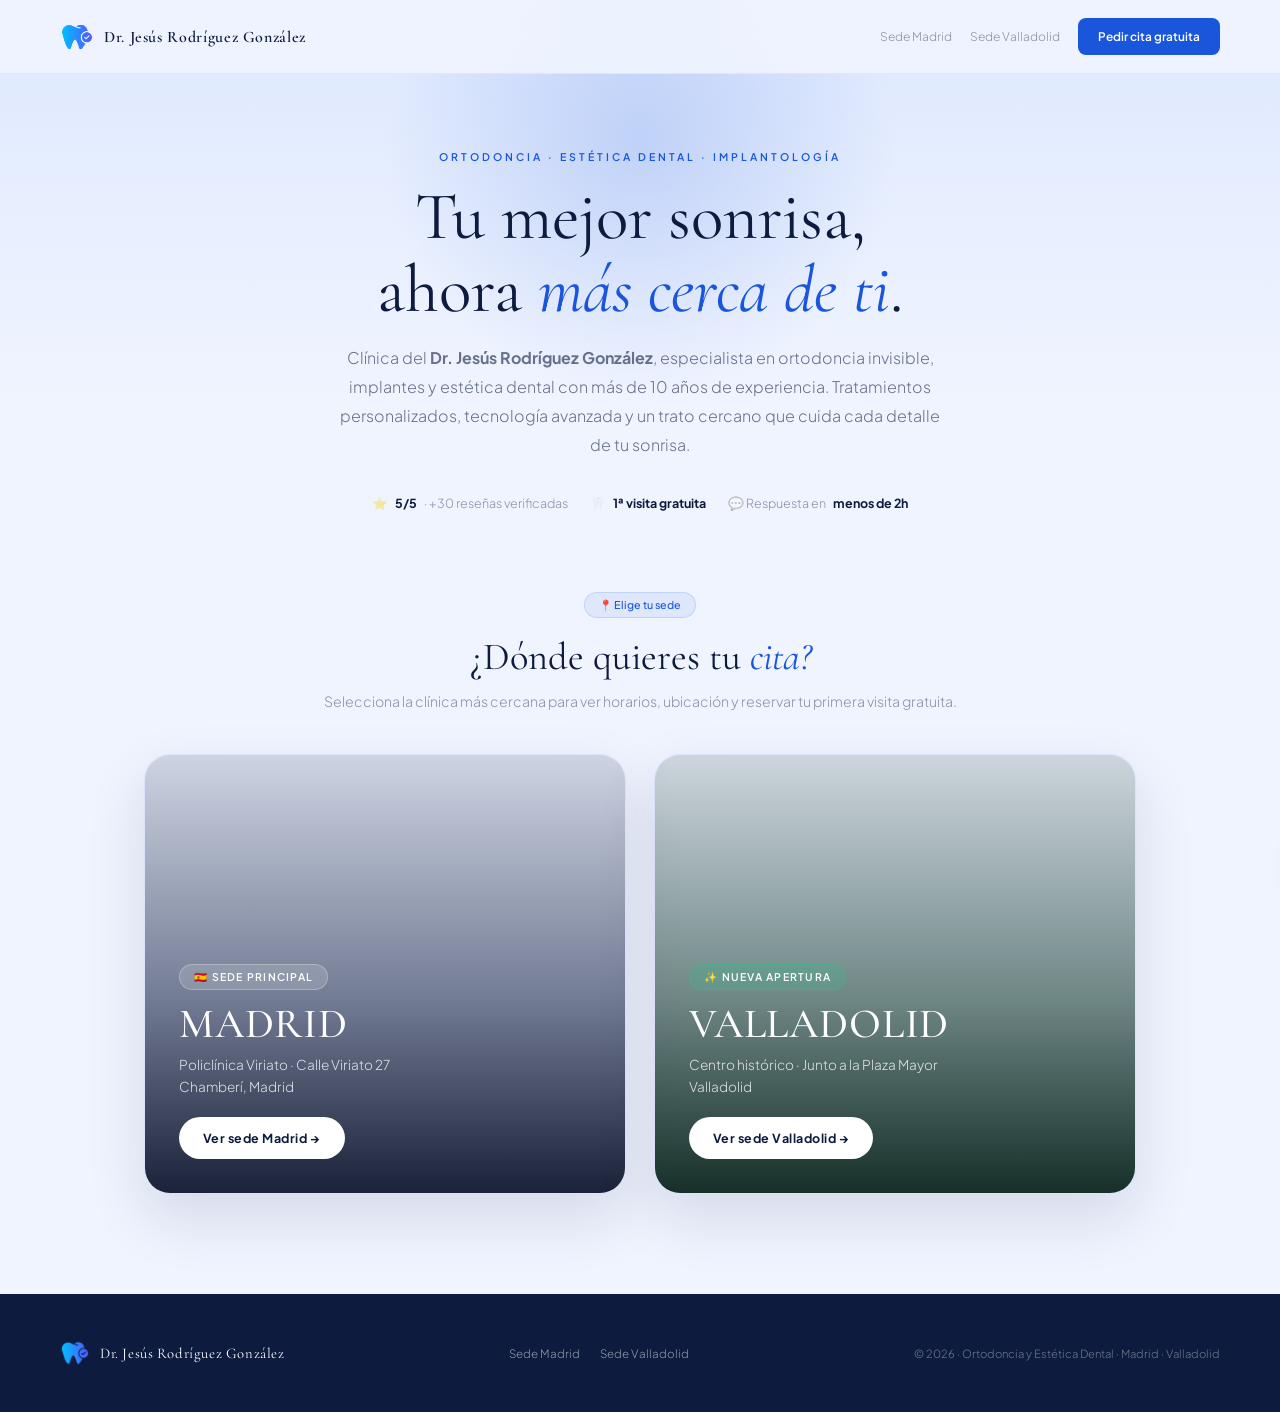
==== index.html @ cf2ecc21 "Arquitectura Landing por Sede: HOME router + sedes Madrid y Valladolid - index.html convertido en HO" ====
<!DOCTYPE html>
<html lang="es">
<head>
<meta charset="UTF-8">
<meta name="viewport" content="width=device-width, initial-scale=1.0">
<title>Dr. Jesús Rodríguez González — Ortodoncia y Estética Dental | Madrid y Valladolid</title>
<meta name="description" content="Clínica del Dr. Jesús Rodríguez González: ortodoncia invisible, implantes y estética dental con primera visita gratuita. Elige tu sede: Madrid o Valladolid.">
<meta name="keywords" content="ortodoncista, ortodoncia invisible, estética dental, implantes, clínica dental Madrid, clínica dental Valladolid, Dr. Jesús Rodríguez González">
<link rel="canonical" href="https://tuweb.com/">
<link rel="shortcut icon" href="icono.png" type="image/x-icon">
<link href="https://fonts.googleapis.com/css2?family=Cormorant+Garamond:ital,wght@0,300;0,400;0,500;0,600;1,300;1,400&family=Plus+Jakarta+Sans:wght@300;400;500;600;700&display=swap" rel="stylesheet">
<link rel="stylesheet" href="assets/styles.css">
</head>
<body>
<div id="scroll-progress"></div>

<nav>
  <a href="index.html" class="nav-logo">
    <img src="icono.png" alt="Logo Dr. Jesús Rodríguez González" class="nav-logo-icon">
    <span class="nav-logo-text">Dr. Jesús Rodríguez González</span>
  </a>
  <div class="nav-right">
    <a href="madrid/" class="nav-link">Sede Madrid</a>
    <a href="valladolid/" class="nav-link">Sede Valladolid</a>
    <a href="#sedes" class="nav-cta">Pedir cita gratuita</a>
  </div>
</nav>

<!-- ===================== HERO BIENVENIDA ===================== -->
<header class="router-hero">
  <div class="router-hero-inner">
    <div class="hero-tagline reveal">Ortodoncia · Estética dental · Implantología</div>
    <h1 class="router-title reveal reveal-delay-1">Tu mejor sonrisa,<br>ahora <em>más cerca de ti</em>.</h1>
    <p class="router-lead reveal reveal-delay-2">
      Clínica del <strong>Dr. Jesús Rodríguez González</strong>, especialista en ortodoncia invisible,
      implantes y estética dental con más de 10 años de experiencia. Tratamientos personalizados,
      tecnología avanzada y un trato cercano que cuida cada detalle de tu sonrisa.
    </p>
    <div class="router-trust reveal reveal-delay-3">
      <span>⭐ <strong>5/5</strong> · +30 reseñas verificadas</span>
      <span>🦷 <strong>1ª visita gratuita</strong></span>
      <span>💬 Respuesta en <strong>menos de 2h</strong></span>
    </div>
  </div>
</header>

<!-- ===================== SELECTOR DE SEDE ===================== -->
<main>
<section id="sedes" class="sede-prompt reveal">
  <div class="section-eyebrow" style="margin-bottom:16px;">📍 Elige tu sede</div>
  <h2>¿Dónde quieres tu <em>cita?</em></h2>
  <p>Selecciona la clínica más cercana para ver horarios, ubicación y reservar tu primera visita gratuita.</p>
</section>

<section class="sede-cards" aria-label="Selecciona tu sede">

  <!-- MADRID -->
  <a href="madrid/" class="sede-card madrid reveal reveal-delay-1" aria-label="Ir a la sede de Madrid">
    <div class="sede-card-bg" style="background-image:url('Jesus2.png');"></div>
    <div class="sede-card-overlay"></div>
    <div class="sede-card-content">
      <span class="sede-card-tag">🇪🇸 Sede principal</span>
      <div class="sede-card-city">Madrid</div>
      <p class="sede-card-addr">Policlínica Viriato · Calle Viriato 27<br>Chamberí, Madrid</p>
      <span class="sede-card-go">Ver sede Madrid →</span>
    </div>
  </a>

  <!-- VALLADOLID -->
  <a href="valladolid/" class="sede-card valladolid reveal reveal-delay-2" aria-label="Ir a la nueva sede de Valladolid">
    <div class="sede-card-bg" style="background-image:url('LandingCampana.png');"></div>
    <div class="sede-card-overlay"></div>
    <div class="sede-card-content">
      <span class="sede-card-tag">✨ Nueva apertura</span>
      <div class="sede-card-city">Valladolid</div>
      <p class="sede-card-addr">Centro histórico · Junto a la Plaza Mayor<br>Valladolid</p>
      <span class="sede-card-go">Ver sede Valladolid →</span>
    </div>
  </a>

</section>
</main>

<footer>
  <a href="index.html" class="footer-logo">
    <img src="icono.png" alt="Logo" class="footer-logo-icon">
    <span class="footer-logo-text">Dr. Jesús Rodríguez González</span>
  </a>
  <div class="footer-links">
    <a href="madrid/">Sede Madrid</a>
    <a href="valladolid/">Sede Valladolid</a>
  </div>
  <div class="footer-text">© 2026 · Ortodoncia y Estética Dental · Madrid · Valladolid</div>
</footer>

<div id="toast"></div>

<script>
  // Barra de progreso de scroll
  const progressBar = document.getElementById('scroll-progress');
  window.addEventListener('scroll', () => {
    const total = document.body.scrollHeight - window.innerHeight;
    progressBar.style.width = (window.scrollY / total * 100) + '%';
  }, { passive: true });

  // Nav encogido al hacer scroll
  const navEl = document.querySelector('nav');
  window.addEventListener('scroll', () => {
    navEl.classList.toggle('scrolled', window.scrollY > 60);
  }, { passive: true });

  // Reveal on scroll
  const obs = new IntersectionObserver(entries => {
    entries.forEach(e => { if (e.isIntersecting) { e.target.classList.add('visible'); obs.unobserve(e.target); } });
  }, { threshold: 0.12 });
  document.querySelectorAll('.reveal').forEach(r => obs.observe(r));
</script>
</body>
</html>
---- assets/styles.css ----
/* =================================================================
   Dr. Jesús Rodríguez González — Sistema de diseño compartido
   Arquitectura "Landing por Sede" (Madrid · Valladolid)
   Una única fuente de estilos para HOME + ambas sedes.
   ================================================================= */

*, *::before, *::after { margin: 0; padding: 0; box-sizing: border-box; }

:root {
  --blue: #1a56db;
  --blue-light: #3b82f6;
  --blue-soft: rgba(26,86,219,0.1);
  --bg: #f0f4ff;
  --bg2: #e8eeff;
  --dark: #0d1b3e;
  --text: #0d1b3e;
  --text-muted: rgba(13,27,62,0.45);
  --text-light: rgba(13,27,62,0.6);
  --white: #ffffff;
  /* Acento secundario para diferenciar la sede de Valladolid */
  --green: #0e9f6e;
  --green-light: #31c48d;
}

html { scroll-behavior: smooth; }
body {
  background: var(--bg);
  color: var(--text);
  font-family: 'Plus Jakarta Sans', sans-serif;
  font-weight: 300;
  overflow-x: hidden;
}

/* Acento por sede: añadir class="sede-valladolid" al <body> */
body.sede-valladolid {
  --blue: #0e9f6e;
  --blue-light: #31c48d;
  --blue-soft: rgba(14,159,110,0.1);
}

a { color: inherit; }

/* =================== NAV =================== */
nav {
  position: fixed; top: 0; left: 0; right: 0; z-index: 100;
  padding: 18px 60px;
  display: flex; justify-content: space-between; align-items: center;
  background: rgba(240,244,255,0.94);
  backdrop-filter: blur(20px);
  border-bottom: 1px solid rgba(26,86,219,0.08);
  transition: padding 0.35s ease, box-shadow 0.35s ease;
}
nav.scrolled { padding: 10px 60px; box-shadow: 0 6px 28px rgba(26,86,219,0.13); }
.nav-logo { display: flex; align-items: center; gap: 10px; text-decoration: none; }
.nav-logo-icon { width: 34px; height: 34px; object-fit: contain; }
.nav-logo-text {
  font-family: 'Cormorant Garamond', serif;
  font-size: 1rem; font-weight: 600; color: var(--dark); letter-spacing: 0.04em;
}
.nav-sede-badge {
  display: inline-flex; align-items: center; gap: 7px;
  background: var(--blue-soft); border: 1px solid rgba(26,86,219,0.18);
  color: var(--blue); padding: 6px 14px; border-radius: 50px;
  font-size: 0.72rem; font-weight: 600; letter-spacing: 0.04em;
}
.nav-right { display: flex; align-items: center; gap: 18px; }
.nav-link { font-size: 0.75rem; color: var(--text-muted); text-decoration: none; transition: color 0.3s; }
.nav-link:hover { color: var(--blue); }
.nav-cta {
  display: inline-flex; align-items: center; justify-content: center;
  background: var(--blue); color: white;
  padding: 11px 20px; font-size: 0.74rem; font-weight: 600;
  text-decoration: none; border: none; border-radius: 8px;
  transition: all 0.3s ease; cursor: pointer;
}
.nav-cta:hover { background: var(--blue-light); box-shadow: 0 4px 14px rgba(26,86,219,0.25); transform: translateY(-1px); }

/* =================== HERO BASE =================== */
.hero {
  position: relative; width: 100%; min-height: 92vh;
  overflow: hidden; display: flex; align-items: center;
  background: linear-gradient(180deg, rgba(59,130,246,0.08) 0%, rgba(255,255,255,0.96) 100%);
  padding: 120px 0 60px;
}
.hero-photo {
  position: absolute; inset: 0;
  background-position: center 25%; background-size: cover; background-repeat: no-repeat;
  filter: brightness(1) saturate(1.4);
  pointer-events: none; z-index: 0; will-change: transform;
}
.hero-overlay {
  position: absolute; inset: 0;
  background: radial-gradient(circle at top right, rgba(59,130,246,0.22), transparent 100%),
              linear-gradient(90deg, rgba(255,255,255,0.96) 30%, rgba(255,255,255,0.9) 50%, transparent 100%);
  z-index: 1;
}
.hero-inner {
  position: relative; z-index: 2; width: 100%; max-width: 1280px; margin: 0 auto;
  display: flex; justify-content: flex-start; padding: 0 60px;
}
.hero-text-panel { width: 52%; display: flex; flex-direction: column; justify-content: center; }
.hero-tagline { font-size: 0.66rem; font-weight: 600; letter-spacing: 3px; text-transform: uppercase; color: var(--blue); margin-bottom: 18px; }
.hero-title { font-family: 'Cormorant Garamond', serif; font-size: clamp(2.4rem, 6vw, 4.4rem); font-weight: 400; line-height: 1.05; color: var(--dark); text-transform: uppercase; margin-bottom: 16px; }
.hero-title em { font-style: italic; color: var(--blue); }
.hero-lead { font-size: 0.95rem; line-height: 1.8; color: var(--text-light); max-width: 480px; margin-bottom: 28px; }
.hero-pill {
  display: inline-flex; align-items: center; gap: 10px;
  background: rgba(255,255,255,0.95); border: 1px solid rgba(13,27,62,0.08);
  color: #000; font-size: 0.68rem; font-weight: 600; letter-spacing: 1px;
  text-transform: uppercase; padding: 11px 20px; border-radius: 50px;
  margin-bottom: 30px; width: fit-content;
}
.hero-pill-dot { width: 7px; height: 7px; background: #4ade80; border-radius: 50%; flex-shrink: 0; animation: heroPulse 1.8s infinite; }
@keyframes heroPulse { 0%,100%{opacity:1} 50%{opacity:.2} }
.hero-cta {
  display: inline-block; background: var(--blue); color: white;
  font-size: 0.9rem; font-weight: 700; letter-spacing: 1px; text-transform: uppercase;
  text-decoration: none; padding: 18px 42px; border-radius: 60px; width: fit-content;
  border: none; cursor: pointer; transition: all 0.3s ease;
  box-shadow: 0 10px 25px rgba(26,86,219,0.4); animation: ctaPulse 2.4s infinite;
}
.hero-cta:hover { background: var(--blue-light); transform: translateY(-3px); box-shadow: 0 15px 35px rgba(26,86,219,0.6); }
@keyframes ctaPulse { 0%{box-shadow:0 0 0 0 rgba(26,86,219,0.4);} 70%{box-shadow:0 0 0 14px rgba(26,86,219,0);} 100%{box-shadow:0 0 0 0 rgba(26,86,219,0);} }
.hero-cta-note { margin-top: 14px; font-size: 0.68rem; color: var(--text-muted); }
.hero-location {
  position: absolute; top: 100px; right: 40px; z-index: 10;
  display: flex; align-items: center; gap: 8px;
  background: rgba(255,255,255,0.9); border: 1px solid rgba(13,27,62,0.1);
  border-radius: 50px; padding: 6px 14px 6px 8px; backdrop-filter: blur(6px);
  font-size: 0.68rem; font-weight: 700; color: var(--dark); letter-spacing: 1px; text-transform: uppercase;
}

/* =================== STATS BANNER =================== */
.stats-banner { background: var(--blue); padding: 30px 60px; display: flex; justify-content: center; overflow: hidden; position: relative; }
.stats-banner::before { content: ''; position: absolute; inset: 0; background: linear-gradient(135deg, rgba(124,58,237,0.2) 0%, transparent 60%); pointer-events: none; }
.stat-item { display: flex; flex-direction: column; align-items: center; padding: 0 52px; position: relative; }
.stat-item:not(:last-child)::after { content: ''; position: absolute; right: 0; top: 50%; transform: translateY(-50%); width: 1px; height: 44px; background: rgba(255,255,255,0.18); }
.stat-num { font-family: 'Cormorant Garamond', serif; font-size: 3rem; font-weight: 600; color: white; line-height: 1; }
.stat-label { font-size: 0.63rem; font-weight: 500; color: rgba(255,255,255,0.6); text-transform: uppercase; letter-spacing: 1.5px; margin-top: 5px; text-align: center; }

/* =================== SECTION HELPERS =================== */
.section { padding: 110px 60px; max-width: 1200px; margin: 0 auto; }
.section-eyebrow { display: inline-flex; align-items: center; gap: 8px; background: rgba(26,86,219,0.08); border: 1px solid rgba(26,86,219,0.15); color: var(--blue); padding: 5px 14px; border-radius: 100px; font-size: 0.67rem; font-weight: 500; margin-bottom: 20px; }
.section-title { font-family: 'Cormorant Garamond', serif; font-size: clamp(2rem, 3.5vw, 3.2rem); font-weight: 400; line-height: 1.1; color: var(--dark); margin-bottom: 14px; }
.section-title em { font-style: italic; color: var(--blue); }
.section-desc { font-size: 0.85rem; line-height: 1.8; color: var(--text-muted); max-width: 520px; }

/* =================== ABOUT =================== */
.about { padding: 90px 60px; max-width: 1200px; margin: 0 auto; display: grid; grid-template-columns: 1fr 1fr; gap: 40px; align-items: center; }
.about-card { background: white; border-radius: 28px; border: 1px solid rgba(26,86,219,0.08); padding: 32px; box-shadow: 0 24px 48px rgba(26,86,219,0.08); display: grid; gap: 20px; }
.about-card img { width: 100%; border-radius: 24px; object-fit: cover; min-height: 420px; }
.about-text { font-size: 0.92rem; line-height: 1.8; color: var(--text-muted); }
.about-list { display: grid; gap: 12px; font-size: 0.88rem; color: var(--text-muted); }
.about-list span { display: inline-flex; align-items: center; gap: 10px; }
.about-list span::before { content: '•'; color: var(--blue); }

/* =================== FEATURES / SERVICES =================== */
.features-header { display: grid; grid-template-columns: 1fr 1fr; gap: 80px; align-items: end; margin-bottom: 50px; }
.features-grid { display: grid; grid-template-columns: repeat(3,1fr); gap: 18px; }
.feature-card { background: white; border-radius: 16px; padding: 32px 28px; border: 1px solid rgba(26,86,219,0.07); transition: all 0.3s; position: relative; overflow: hidden; }
.feature-card::before { content: ''; position: absolute; inset: 0; background: linear-gradient(135deg, rgba(26,86,219,0.04) 0%, transparent 60%); opacity: 0; transition: opacity 0.3s; pointer-events: none; }
.feature-card:hover { transform: translateY(-4px); box-shadow: 0 20px 48px rgba(26,86,219,0.1); border-color: rgba(26,86,219,0.18); }
.feature-card:hover::before { opacity: 1; }
.feature-num { font-family: 'Cormorant Garamond', serif; font-size: 3rem; font-weight: 300; color: var(--blue-soft); line-height: 1; margin-bottom: 12px; }
.feature-icon-wrap { width: 42px; height: 42px; background: rgba(26,86,219,0.08); border-radius: 10px; display: flex; align-items: center; justify-content: center; font-size: 1.1rem; margin-bottom: 14px; }
.feature-title { font-size: 0.95rem; font-weight: 600; color: var(--dark); margin-bottom: 10px; }
.feature-text { font-size: 0.78rem; line-height: 1.8; color: var(--text-muted); }

/* =================== TESTIMONIALS =================== */
.testimonials-grid { display: grid; grid-template-columns: repeat(3, minmax(0, 1fr)); gap: 18px; margin-top: 44px; }
.testimonial-card { background: white; border-radius: 20px; border: 1px solid rgba(26,86,219,0.08); padding: 28px; display: flex; gap: 18px; box-shadow: 0 18px 40px rgba(26,86,219,0.08); transition: transform 0.3s, box-shadow 0.3s; }
.testimonial-card:hover { transform: translateY(-3px); box-shadow: 0 24px 54px rgba(26,86,219,0.12); }
.testimonial-body { display: flex; flex-direction: column; gap: 14px; }
.testimonial-text { font-size: 0.88rem; line-height: 1.8; color: var(--text-muted); }
.testimonial-meta { display: flex; align-items: center; justify-content: space-between; gap: 12px; font-size: 0.9rem; font-weight: 600; color: var(--dark); }
.testimonial-stars { color: #f59e0b; font-size: 0.95rem; }

/* =================== CONTACTO + MAPA =================== */
.contact-section { background: var(--bg2); padding: 100px 60px; }
.contact-container { max-width: 1200px; margin: 0 auto; display: grid; grid-template-columns: 0.9fr 1.1fr; gap: 40px; align-items: stretch; }
.contact-info { display: flex; flex-direction: column; gap: 18px; }
.contact-card { background: white; border: 1px solid rgba(26,86,219,0.08); border-radius: 16px; padding: 26px 28px; display: flex; gap: 18px; align-items: flex-start; box-shadow: 0 10px 30px rgba(26,86,219,0.06); transition: transform 0.3s, box-shadow 0.3s; }
.contact-card:hover { transform: translateY(-2px); box-shadow: 0 16px 38px rgba(26,86,219,0.1); }
.contact-icon { width: 46px; height: 46px; flex-shrink: 0; background: var(--blue-soft); color: var(--blue); border-radius: 12px; display: flex; align-items: center; justify-content: center; font-size: 1.3rem; }
.contact-card-title { font-size: 0.7rem; font-weight: 600; text-transform: uppercase; letter-spacing: 0.1em; color: var(--text-muted); margin-bottom: 6px; }
.contact-card-value { font-size: 0.95rem; font-weight: 500; color: var(--dark); line-height: 1.6; }
.contact-card-value a { color: var(--blue); text-decoration: none; font-weight: 600; }
.contact-card-value a:hover { text-decoration: underline; }
.contact-map { border-radius: 20px; overflow: hidden; min-height: 380px; border: 1px solid rgba(26,86,219,0.1); box-shadow: 0 18px 44px rgba(26,86,219,0.12); background: white; }
.contact-map iframe { width: 100%; height: 100%; min-height: 380px; border: 0; display: block; }
/* Marcador de posición visual cuando aún no hay iframe real */
.map-placeholder { width: 100%; height: 100%; min-height: 380px; display: flex; flex-direction: column; align-items: center; justify-content: center; gap: 12px; background:
  repeating-linear-gradient(45deg, rgba(26,86,219,0.04), rgba(26,86,219,0.04) 14px, rgba(26,86,219,0.08) 14px, rgba(26,86,219,0.08) 28px); color: var(--blue); text-align: center; padding: 30px; }
.map-placeholder strong { font-size: 1rem; }
.map-placeholder span { font-size: 0.78rem; color: var(--text-muted); max-width: 320px; line-height: 1.6; }

/* =================== FORM =================== */
.form-section { padding: 110px 60px; max-width: 620px; margin: 0 auto; text-align: center; }
.form-wrap { background: white; border-radius: 20px; padding: 44px; margin-top: 40px; box-shadow: 0 20px 60px rgba(26,86,219,0.1); border: 1px solid rgba(26,86,219,0.07); text-align: left; }
.form-trust { display: flex; flex-wrap: wrap; justify-content: center; gap: 18px; margin-bottom: 6px; font-size: 0.72rem; color: var(--text-muted); }
.form-trust span { display: inline-flex; align-items: center; gap: 6px; }
.form-group { margin-bottom: 14px; }
.form-label { display: block; font-size: 0.72rem; font-weight: 500; color: var(--dark); margin-bottom: 7px; }
.form-input, .form-select { width: 100%; background: var(--bg); border: 1.5px solid rgba(26,86,219,0.1); color: var(--text); padding: 13px 16px; border-radius: 8px; font-family: 'Plus Jakarta Sans', sans-serif; font-size: 0.85rem; font-weight: 300; outline: none; transition: border-color 0.3s, box-shadow 0.3s; }
.form-input::placeholder { color: rgba(13,27,62,0.22); }
.form-input:focus, .form-select:focus { border-color: var(--blue); box-shadow: 0 0 0 3px var(--blue-soft); }
.form-select { appearance: none; cursor: pointer; }
.form-row { display: grid; grid-template-columns: 1fr 1fr; gap: 14px; }
.btn-submit { width: 100%; background: var(--blue); color: white; border: none; padding: 16px; border-radius: 8px; font-family: 'Plus Jakarta Sans', sans-serif; font-size: 0.85rem; font-weight: 600; cursor: pointer; transition: all 0.3s; margin-top: 6px; box-shadow: 0 8px 24px rgba(26,86,219,0.28); }
.btn-submit:hover { background: var(--blue-light); transform: translateY(-1px); box-shadow: 0 12px 32px rgba(26,86,219,0.38); }
.btn-submit:disabled { opacity: 0.7; cursor: not-allowed; transform: none; }
.form-note { font-size: 0.68rem; color: var(--text-muted); margin-top: 14px; text-align: center; line-height: 1.6; }
.form-success { display: none; text-align: center; padding: 40px 20px; }
.form-success-icon { font-size: 3rem; margin-bottom: 16px; }
.form-success-title { font-family: 'Cormorant Garamond', serif; font-size: 1.8rem; color: var(--dark); margin-bottom: 10px; }
.form-success-text { font-size: 0.85rem; color: var(--text-muted); line-height: 1.7; }
.form-error-msg { display: none; background: #fef2f2; border: 1px solid #fecaca; color: #dc2626; padding: 12px 16px; border-radius: 8px; font-size: 0.78rem; margin-bottom: 14px; }

/* =================== FOOTER =================== */
footer { background: var(--dark); padding: 44px 60px; display: flex; justify-content: space-between; align-items: center; flex-wrap: wrap; gap: 16px; }
.footer-logo { display: flex; align-items: center; gap: 10px; color: white; text-decoration: none; }
.footer-logo-icon { width: 30px; height: 30px; object-fit: contain; }
.footer-logo-text { font-family: 'Cormorant Garamond', serif; font-size: 0.92rem; font-weight: 400; letter-spacing: 0.04em; }
.footer-text { font-size: 0.7rem; color: rgba(255,255,255,0.4); }
.footer-links { display: flex; gap: 20px; }
.footer-links a { font-size: 0.72rem; color: rgba(255,255,255,0.55); text-decoration: none; transition: color 0.3s; }
.footer-links a:hover { color: white; }

/* =================== REVEAL ANIMATIONS =================== */
.reveal { opacity: 0; transform: translateY(28px); transition: opacity 0.7s ease, transform 0.7s ease; }
.reveal.visible { opacity: 1; transform: translateY(0); }
.reveal-delay-1 { transition-delay: 0.1s; }
.reveal-delay-2 { transition-delay: 0.2s; }
.reveal-delay-3 { transition-delay: 0.3s; }

#scroll-progress { position: fixed; top: 0; left: 0; height: 3px; background: linear-gradient(90deg, var(--blue), #7c3aed); z-index: 9999; width: 0%; transition: width 0.08s linear; pointer-events: none; border-radius: 0 3px 3px 0; }

/* =================== HOME / ROUTER (selector de sede) =================== */
.router-hero { position: relative; padding: 150px 24px 70px; text-align: center; overflow: hidden; background: linear-gradient(180deg, rgba(59,130,246,0.1) 0%, var(--bg) 70%); }
.router-hero::before { content: ''; position: absolute; top: -120px; left: 50%; transform: translateX(-50%); width: 520px; height: 520px; background: radial-gradient(circle, rgba(26,86,219,0.18), transparent 70%); pointer-events: none; }
.router-hero-inner { position: relative; max-width: 760px; margin: 0 auto; z-index: 1; }
.router-title { font-family: 'Cormorant Garamond', serif; font-size: clamp(2.4rem, 6vw, 4.2rem); font-weight: 400; line-height: 1.08; color: var(--dark); margin-bottom: 18px; }
.router-title em { font-style: italic; color: var(--blue); }
.router-lead { font-size: 1rem; line-height: 1.8; color: var(--text-light); max-width: 600px; margin: 0 auto 10px; }
.router-trust { display: inline-flex; flex-wrap: wrap; justify-content: center; gap: 10px 22px; margin-top: 26px; font-size: 0.78rem; color: var(--text-muted); }
.router-trust span { display: inline-flex; align-items: center; gap: 7px; }
.router-trust strong { color: var(--dark); }

.sede-prompt { text-align: center; max-width: 700px; margin: 0 auto; padding: 10px 24px 0; }
.sede-prompt h2 { font-family: 'Cormorant Garamond', serif; font-size: clamp(1.6rem, 3vw, 2.4rem); font-weight: 400; color: var(--dark); margin-bottom: 10px; }
.sede-prompt h2 em { font-style: italic; color: var(--blue); }
.sede-prompt p { font-size: 0.88rem; color: var(--text-muted); line-height: 1.7; }

.sede-cards { display: grid; grid-template-columns: 1fr 1fr; gap: 28px; max-width: 1040px; margin: 40px auto 0; padding: 0 24px 100px; }
.sede-card {
  position: relative; display: flex; flex-direction: column; justify-content: flex-end;
  min-height: 440px; border-radius: 26px; overflow: hidden; text-decoration: none;
  border: 1px solid rgba(26,86,219,0.1); box-shadow: 0 24px 60px rgba(13,27,62,0.12);
  transition: transform 0.45s cubic-bezier(0.22,1,0.36,1), box-shadow 0.45s ease;
}
.sede-card:hover { transform: translateY(-8px); box-shadow: 0 40px 80px rgba(13,27,62,0.22); }
.sede-card-bg { position: absolute; inset: 0; background-size: cover; background-position: center; transition: transform 0.7s cubic-bezier(0.22,1,0.36,1); z-index: 0; }
.sede-card:hover .sede-card-bg { transform: scale(1.06); }
.sede-card-overlay { position: absolute; inset: 0; z-index: 1; }
.sede-card.madrid .sede-card-overlay { background: linear-gradient(180deg, rgba(13,27,62,0.15) 0%, rgba(13,27,62,0.55) 55%, rgba(8,16,40,0.92) 100%); }
.sede-card.valladolid .sede-card-overlay { background: linear-gradient(180deg, rgba(6,38,28,0.15) 0%, rgba(6,46,34,0.55) 55%, rgba(4,30,22,0.92) 100%); }
.sede-card-content { position: relative; z-index: 2; padding: 34px; color: white; }
.sede-card-tag { display: inline-flex; align-items: center; gap: 7px; background: rgba(255,255,255,0.16); backdrop-filter: blur(6px); border: 1px solid rgba(255,255,255,0.25); padding: 5px 14px; border-radius: 50px; font-size: 0.66rem; font-weight: 600; letter-spacing: 0.12em; text-transform: uppercase; margin-bottom: 14px; }
.sede-card.valladolid .sede-card-tag { background: rgba(49,196,141,0.22); border-color: rgba(49,196,141,0.4); }
.sede-card-city { font-family: 'Cormorant Garamond', serif; font-size: 2.6rem; font-weight: 500; line-height: 1; margin-bottom: 8px; text-transform: uppercase; letter-spacing: 0.02em; }
.sede-card-addr { font-size: 0.85rem; color: rgba(255,255,255,0.82); line-height: 1.6; margin-bottom: 20px; }
.sede-card-go { display: inline-flex; align-items: center; gap: 10px; background: white; color: var(--dark); padding: 13px 24px; border-radius: 50px; font-size: 0.78rem; font-weight: 700; letter-spacing: 0.04em; transition: gap 0.3s ease, background 0.3s ease; }
.sede-card:hover .sede-card-go { gap: 16px; }
.sede-card.madrid .sede-card-go:hover { background: #1a56db; color: white; }
.sede-card.valladolid .sede-card-go:hover { background: #0e9f6e; color: white; }

/* =================== TOAST =================== */
#toast { position: fixed; bottom: 28px; right: 28px; background: #0d1b3e; color: #fff; padding: 13px 20px; border-radius: 12px; font-size: 0.75rem; font-weight: 500; z-index: 9997; transform: translateX(calc(100% + 50px)); transition: transform 0.45s cubic-bezier(0.34,1.56,0.64,1); box-shadow: 0 8px 30px rgba(0,0,0,0.35); max-width: 280px; line-height: 1.5; }
#toast.show { transform: translateX(0); }

/* =================== RESPONSIVE =================== */
@media (max-width: 860px) {
  nav { padding: 14px 20px; }
  nav.scrolled { padding: 12px 20px; }
  .nav-logo-text { display: none; }
  .nav-link { display: none; }
  .nav-right { gap: 10px; }
  .nav-cta { padding: 9px 16px; font-size: 0.72rem; }

  .hero { min-height: auto; padding: 130px 0 50px; }
  .hero-overlay { background: linear-gradient(180deg, rgba(240,244,255,0.94) 0%, rgba(240,244,255,0.86) 100%); }
  .hero-inner { padding: 0 20px; }
  .hero-text-panel { width: 100%; }
  .hero-location { display: none; }
  .hero-cta { width: 100%; text-align: center; padding: 16px 28px; }

  .stats-banner { padding: 22px 12px; flex-wrap: wrap; }
  .stat-item { padding: 14px 10px; width: 50%; }
  .stat-item::after { display: none; }
  .stat-num { font-size: 2.2rem; }

  .section { padding: 64px 20px; }
  .about { grid-template-columns: 1fr; padding: 50px 20px; }
  .about-card img { min-height: 280px; }
  .features-header { grid-template-columns: 1fr; gap: 18px; margin-bottom: 30px; }
  .features-grid { grid-template-columns: 1fr; }
  .testimonials-grid { grid-template-columns: 1fr; }

  .contact-section { padding: 60px 20px; }
  .contact-container { grid-template-columns: 1fr; }
  .contact-map, .contact-map iframe, .map-placeholder { min-height: 300px; }

  .form-section { padding: 60px 20px; }
  .form-wrap { padding: 26px 20px; }
  .form-row { grid-template-columns: 1fr; }

  footer { padding: 32px 20px; flex-direction: column; text-align: center; }

  .sede-cards { grid-template-columns: 1fr; gap: 20px; padding: 0 20px 70px; }
  .sede-card { min-height: 360px; }
  .router-hero { padding: 120px 20px 50px; }
}
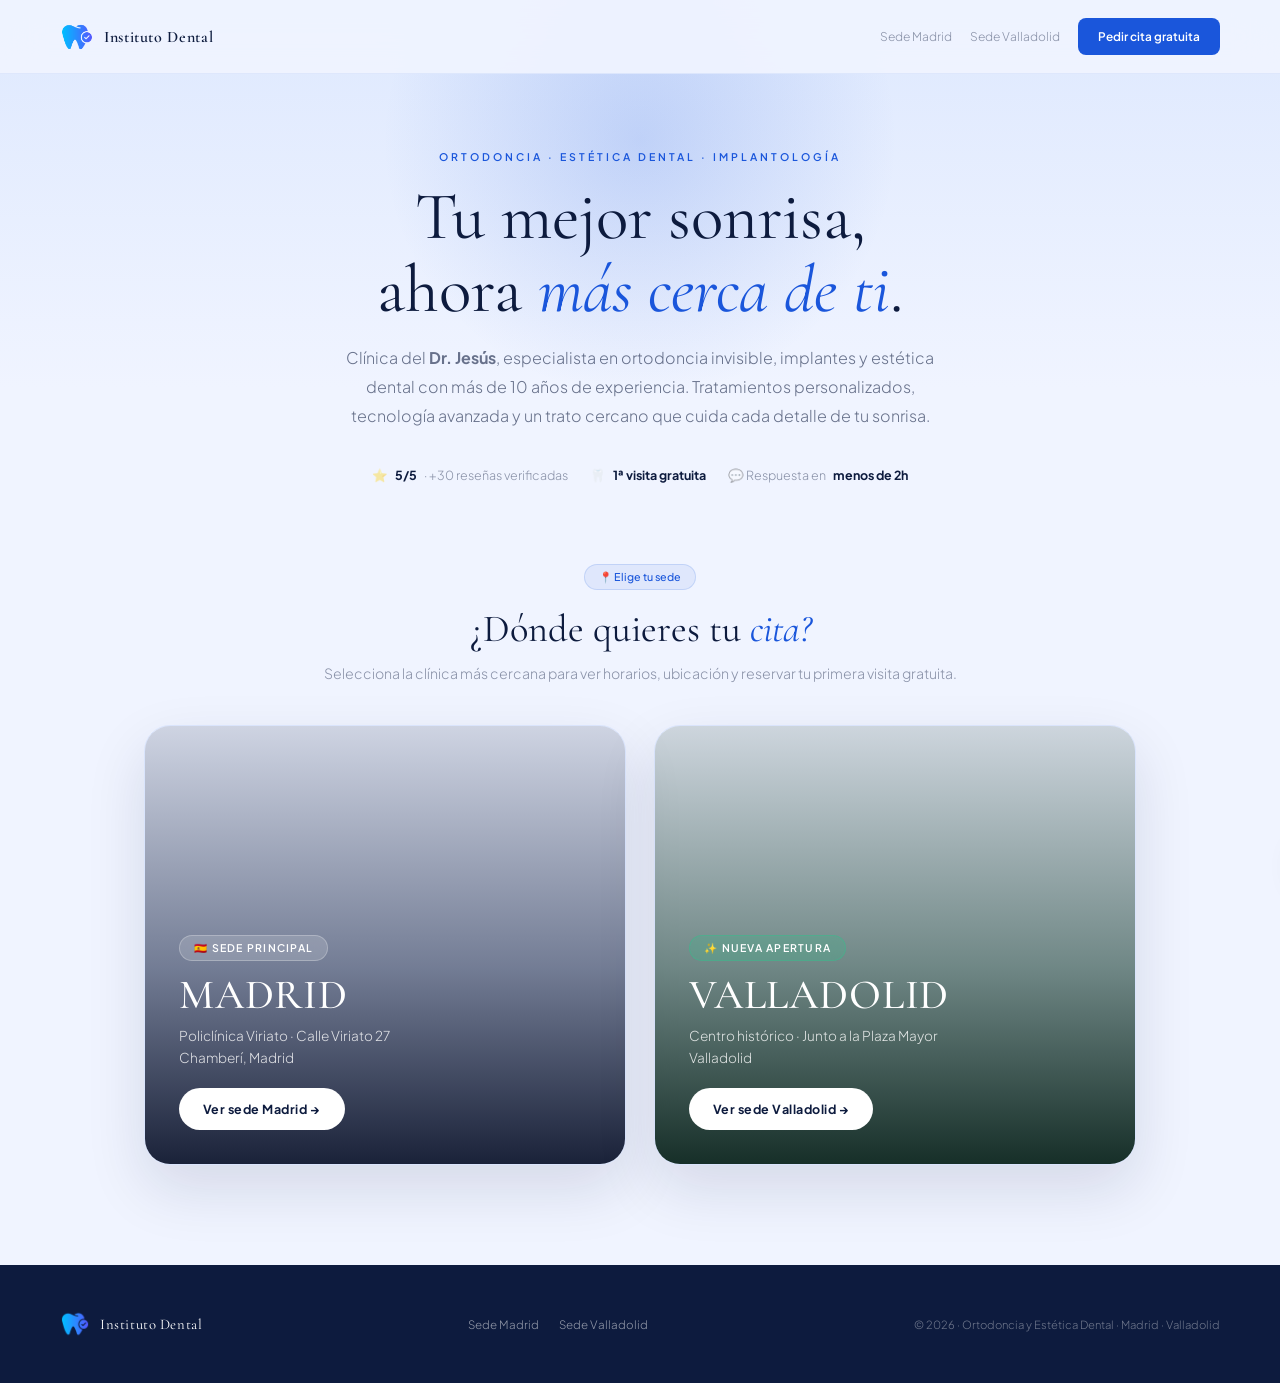
==== commit 1b71c2b7: "Datos reales de Jesus: marca Instituto Dental, Valladolid (Embajadores 42) y precios - Marca 'Instit" ====
--- a/index.html
+++ b/index.html
@@ -3,21 +3,60 @@
 <head>
 <meta charset="UTF-8">
 <meta name="viewport" content="width=device-width, initial-scale=1.0">
-<title>Dr. Jesús Rodríguez González — Ortodoncia y Estética Dental | Madrid y Valladolid</title>
-<meta name="description" content="Clínica del Dr. Jesús Rodríguez González: ortodoncia invisible, implantes y estética dental con primera visita gratuita. Elige tu sede: Madrid o Valladolid.">
-<meta name="keywords" content="ortodoncista, ortodoncia invisible, estética dental, implantes, clínica dental Madrid, clínica dental Valladolid, Dr. Jesús Rodríguez González">
-<link rel="canonical" href="https://tuweb.com/">
+<title>Instituto Dental | Ortodoncia y Estética Dental en Madrid y Valladolid</title>
+<meta name="description" content="Ortodoncia invisible, implantes y estética dental con el Dr. Jesús. Primera visita gratuita y ortodoncia desde 1.000€. Elige tu clínica: Madrid (Chamberí) o Valladolid (Plaza Mayor).">
+<meta name="keywords" content="ortodoncista, ortodoncia invisible, estética dental, implantes dentales, clínica dental Madrid, clínica dental Valladolid, dentista Chamberí, dentista Plaza Mayor, Dr. Jesús">
+<meta name="robots" content="index, follow">
+<meta name="author" content="Instituto Dental">
+<link rel="canonical" href="https://institutodentalvalladolid.com/">
+<!-- Open Graph / Redes sociales -->
+<meta property="og:type" content="website">
+<meta property="og:locale" content="es_ES">
+<meta property="og:site_name" content="Instituto Dental">
+<meta property="og:title" content="Ortodoncia y estética dental en Madrid y Valladolid">
+<meta property="og:description" content="Primera visita gratuita y ortodoncia desde 1.000€. Elige tu clínica: Madrid o Valladolid.">
+<meta property="og:url" content="https://institutodentalvalladolid.com/">
+<meta property="og:image" content="https://institutodentalvalladolid.com/Jesus.png">
+<meta name="twitter:card" content="summary_large_image">
 <link rel="shortcut icon" href="icono.png" type="image/x-icon">
 <link href="https://fonts.googleapis.com/css2?family=Cormorant+Garamond:ital,wght@0,300;0,400;0,500;0,600;1,300;1,400&family=Plus+Jakarta+Sans:wght@300;400;500;600;700&display=swap" rel="stylesheet">
 <link rel="stylesheet" href="assets/styles.css">
+<!-- SEO: organización con sus dos sedes -->
+<script type="application/ld+json">
+{
+  "@context": "https://schema.org",
+  "@type": "MedicalOrganization",
+  "name": "Instituto Dental — Ortodoncia y Estética Dental",
+  "url": "https://institutodentalvalladolid.com/",
+  "logo": "https://institutodentalvalladolid.com/icono.png",
+  "image": "https://institutodentalvalladolid.com/Jesus.png",
+  "medicalSpecialty": "Dentistry",
+  "department": [
+    {
+      "@type": "Dentist",
+      "name": "Sede Madrid",
+      "url": "https://institutodentalvalladolid.com/madrid",
+      "telephone": "+34602713289",
+      "address": { "@type": "PostalAddress", "streetAddress": "Calle Viriato 27", "addressLocality": "Madrid", "postalCode": "28010", "addressCountry": "ES" }
+    },
+    {
+      "@type": "Dentist",
+      "name": "Sede Valladolid",
+      "url": "https://institutodentalvalladolid.com/valladolid",
+      "telephone": "+34602713289",
+      "address": { "@type": "PostalAddress", "streetAddress": "Calle Santiago 12", "addressLocality": "Valladolid", "postalCode": "47001", "addressCountry": "ES" }
+    }
+  ]
+}
+</script>
 </head>
 <body>
 <div id="scroll-progress"></div>
 
 <nav>
   <a href="index.html" class="nav-logo">
-    <img src="icono.png" alt="Logo Dr. Jesús Rodríguez González" class="nav-logo-icon">
-    <span class="nav-logo-text">Dr. Jesús Rodríguez González</span>
+    <img src="icono.png" alt="Logo Dr. Jesús" class="nav-logo-icon">
+    <span class="nav-logo-text">Instituto Dental</span>
   </a>
   <div class="nav-right">
     <a href="madrid/" class="nav-link">Sede Madrid</a>
@@ -32,7 +71,7 @@
     <div class="hero-tagline reveal">Ortodoncia · Estética dental · Implantología</div>
     <h1 class="router-title reveal reveal-delay-1">Tu mejor sonrisa,<br>ahora <em>más cerca de ti</em>.</h1>
     <p class="router-lead reveal reveal-delay-2">
-      Clínica del <strong>Dr. Jesús Rodríguez González</strong>, especialista en ortodoncia invisible,
+      Clínica del <strong>Dr. Jesús</strong>, especialista en ortodoncia invisible,
       implantes y estética dental con más de 10 años de experiencia. Tratamientos personalizados,
       tecnología avanzada y un trato cercano que cuida cada detalle de tu sonrisa.
     </p>
@@ -84,7 +123,7 @@
 <footer>
   <a href="index.html" class="footer-logo">
     <img src="icono.png" alt="Logo" class="footer-logo-icon">
-    <span class="footer-logo-text">Dr. Jesús Rodríguez González</span>
+    <span class="footer-logo-text">Instituto Dental</span>
   </a>
   <div class="footer-links">
     <a href="madrid/">Sede Madrid</a>
--- a/assets/styles.css
+++ b/assets/styles.css
@@ -186,8 +186,10 @@
 .contact-card-value { font-size: 0.95rem; font-weight: 500; color: var(--dark); line-height: 1.6; }
 .contact-card-value a { color: var(--blue); text-decoration: none; font-weight: 600; }
 .contact-card-value a:hover { text-decoration: underline; }
-.contact-map { border-radius: 20px; overflow: hidden; min-height: 380px; border: 1px solid rgba(26,86,219,0.1); box-shadow: 0 18px 44px rgba(26,86,219,0.12); background: white; }
+.contact-map { position: relative; border-radius: 20px; overflow: hidden; min-height: 380px; border: 1px solid rgba(26,86,219,0.1); box-shadow: 0 18px 44px rgba(26,86,219,0.12); background: white; }
 .contact-map iframe { width: 100%; height: 100%; min-height: 380px; border: 0; display: block; }
+.map-cta { position: absolute; left: 14px; bottom: 14px; z-index: 2; display: inline-flex; align-items: center; gap: 8px; background: var(--blue); color: #fff; padding: 11px 18px; border-radius: 50px; font-size: 0.78rem; font-weight: 600; text-decoration: none; box-shadow: 0 8px 22px rgba(13,27,62,0.28); transition: background 0.3s, transform 0.3s; }
+.map-cta:hover { background: var(--blue-light); transform: translateY(-2px); }
 /* Marcador de posición visual cuando aún no hay iframe real */
 .map-placeholder { width: 100%; height: 100%; min-height: 380px; display: flex; flex-direction: column; align-items: center; justify-content: center; gap: 12px; background:
   repeating-linear-gradient(45deg, rgba(26,86,219,0.04), rgba(26,86,219,0.04) 14px, rgba(26,86,219,0.08) 14px, rgba(26,86,219,0.08) 28px); color: var(--blue); text-align: center; padding: 30px; }
@@ -274,6 +276,16 @@
 .sede-card.madrid .sede-card-go:hover { background: #1a56db; color: white; }
 .sede-card.valladolid .sede-card-go:hover { background: #0e9f6e; color: white; }
 
+/* =================== FAQ =================== */
+.faq-list { max-width: 760px; margin: 40px auto 0; display: flex; flex-direction: column; gap: 12px; }
+.faq-item { background: white; border: 1px solid rgba(26,86,219,0.08); border-radius: 14px; overflow: hidden; transition: box-shadow 0.3s; }
+.faq-item:hover { box-shadow: 0 12px 30px rgba(26,86,219,0.08); }
+.faq-item summary { list-style: none; cursor: pointer; padding: 20px 24px; font-size: 0.92rem; font-weight: 600; color: var(--dark); display: flex; justify-content: space-between; align-items: center; gap: 16px; }
+.faq-item summary::-webkit-details-marker { display: none; }
+.faq-item summary::after { content: '+'; font-family: 'Cormorant Garamond', serif; font-size: 1.6rem; font-weight: 400; color: var(--blue); transition: transform 0.3s; line-height: 1; }
+.faq-item[open] summary::after { transform: rotate(45deg); }
+.faq-item .faq-answer { padding: 0 24px 22px; font-size: 0.85rem; line-height: 1.8; color: var(--text-muted); }
+
 /* =================== TOAST =================== */
 #toast { position: fixed; bottom: 28px; right: 28px; background: #0d1b3e; color: #fff; padding: 13px 20px; border-radius: 12px; font-size: 0.75rem; font-weight: 500; z-index: 9997; transform: translateX(calc(100% + 50px)); transition: transform 0.45s cubic-bezier(0.34,1.56,0.64,1); box-shadow: 0 8px 30px rgba(0,0,0,0.35); max-width: 280px; line-height: 1.5; }
 #toast.show { transform: translateX(0); }
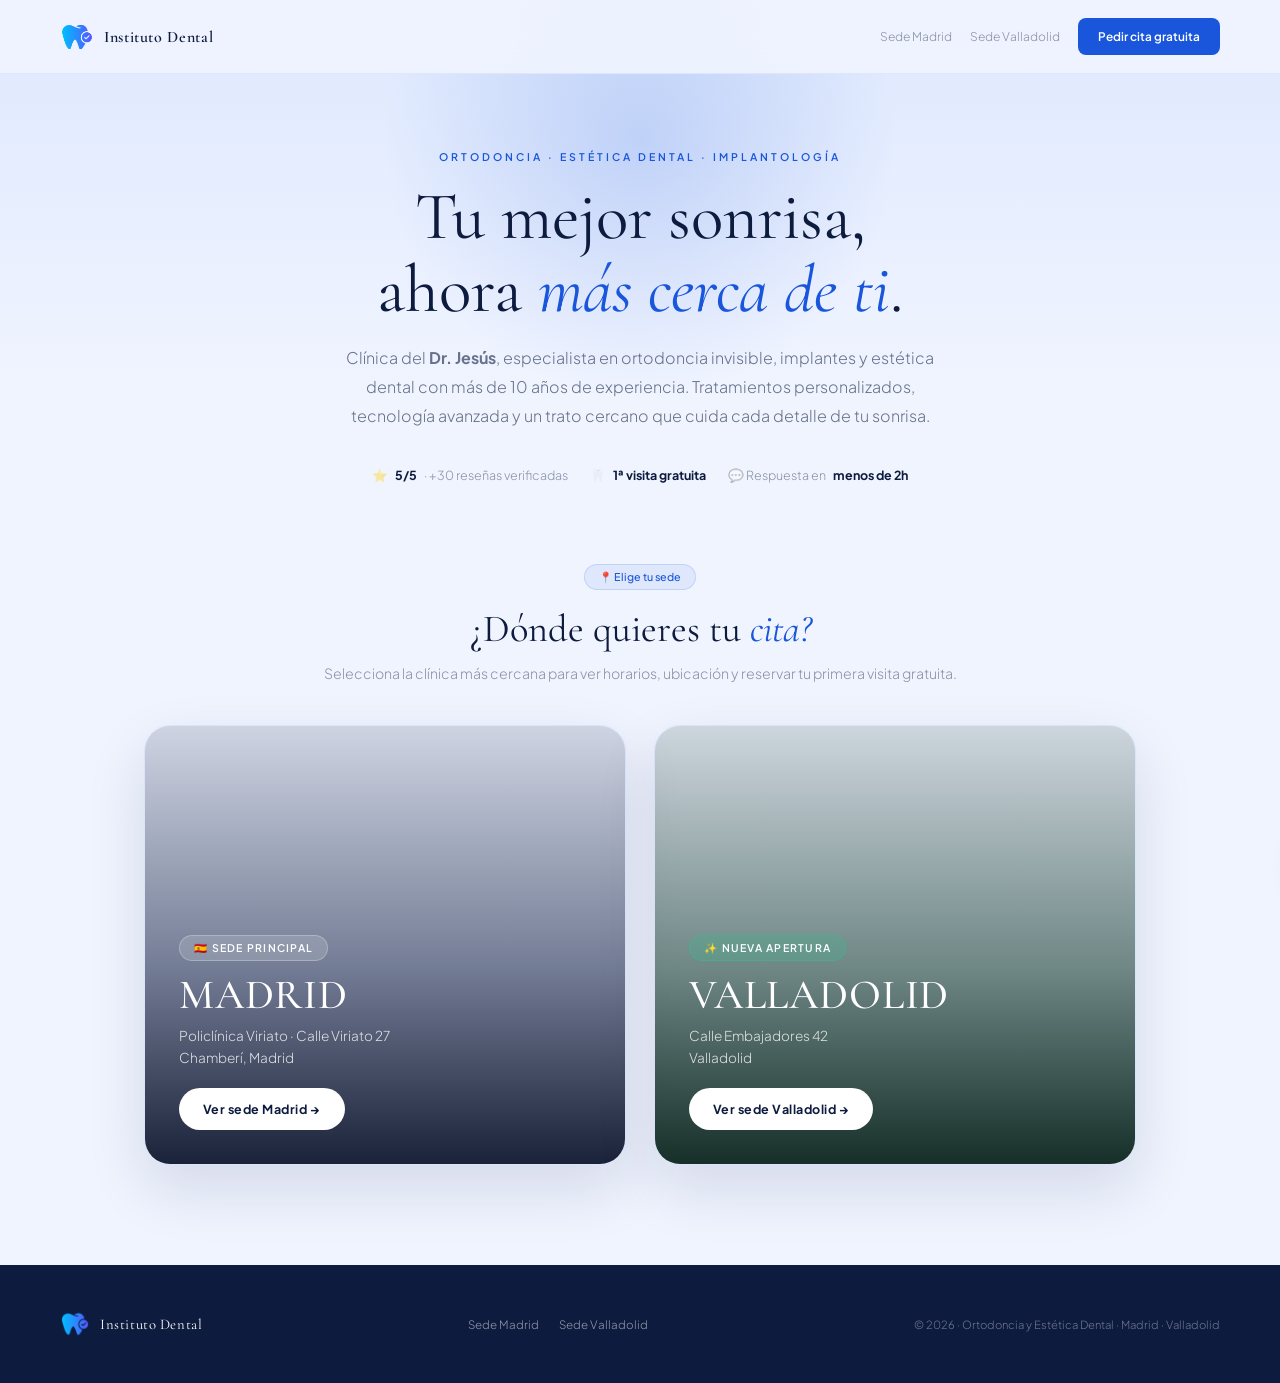
==== commit c9f8a3c6: "Limpiar referencias residuales a Plaza Mayor y precio antiguo - HOME: tarjeta y meta de Valladolid -" ====
--- a/index.html
+++ b/index.html
@@ -4,8 +4,8 @@
 <meta charset="UTF-8">
 <meta name="viewport" content="width=device-width, initial-scale=1.0">
 <title>Instituto Dental | Ortodoncia y Estética Dental en Madrid y Valladolid</title>
-<meta name="description" content="Ortodoncia invisible, implantes y estética dental con el Dr. Jesús. Primera visita gratuita y ortodoncia desde 1.000€. Elige tu clínica: Madrid (Chamberí) o Valladolid (Plaza Mayor).">
-<meta name="keywords" content="ortodoncista, ortodoncia invisible, estética dental, implantes dentales, clínica dental Madrid, clínica dental Valladolid, dentista Chamberí, dentista Plaza Mayor, Dr. Jesús">
+<meta name="description" content="Ortodoncia invisible, implantes y estética dental con el Dr. Jesús. Primera visita gratuita y ortodoncia desde 950€. Elige tu clínica: Madrid (Chamberí) o Valladolid (Calle Embajadores).">
+<meta name="keywords" content="ortodoncista, ortodoncia invisible, estética dental, implantes dentales, clínica dental Madrid, clínica dental Valladolid, Dr. Jesús">
 <meta name="robots" content="index, follow">
 <meta name="author" content="Instituto Dental">
 <link rel="canonical" href="https://institutodentalvalladolid.com/">
@@ -14,7 +14,7 @@
 <meta property="og:locale" content="es_ES">
 <meta property="og:site_name" content="Instituto Dental">
 <meta property="og:title" content="Ortodoncia y estética dental en Madrid y Valladolid">
-<meta property="og:description" content="Primera visita gratuita y ortodoncia desde 1.000€. Elige tu clínica: Madrid o Valladolid.">
+<meta property="og:description" content="Primera visita gratuita y ortodoncia desde 950€. Elige tu clínica: Madrid o Valladolid.">
 <meta property="og:url" content="https://institutodentalvalladolid.com/">
 <meta property="og:image" content="https://institutodentalvalladolid.com/Jesus.png">
 <meta name="twitter:card" content="summary_large_image">
@@ -112,7 +112,7 @@
     <div class="sede-card-content">
       <span class="sede-card-tag">✨ Nueva apertura</span>
       <div class="sede-card-city">Valladolid</div>
-      <p class="sede-card-addr">Centro histórico · Junto a la Plaza Mayor<br>Valladolid</p>
+      <p class="sede-card-addr">Calle Embajadores 42<br>Valladolid</p>
       <span class="sede-card-go">Ver sede Valladolid →</span>
     </div>
   </a>
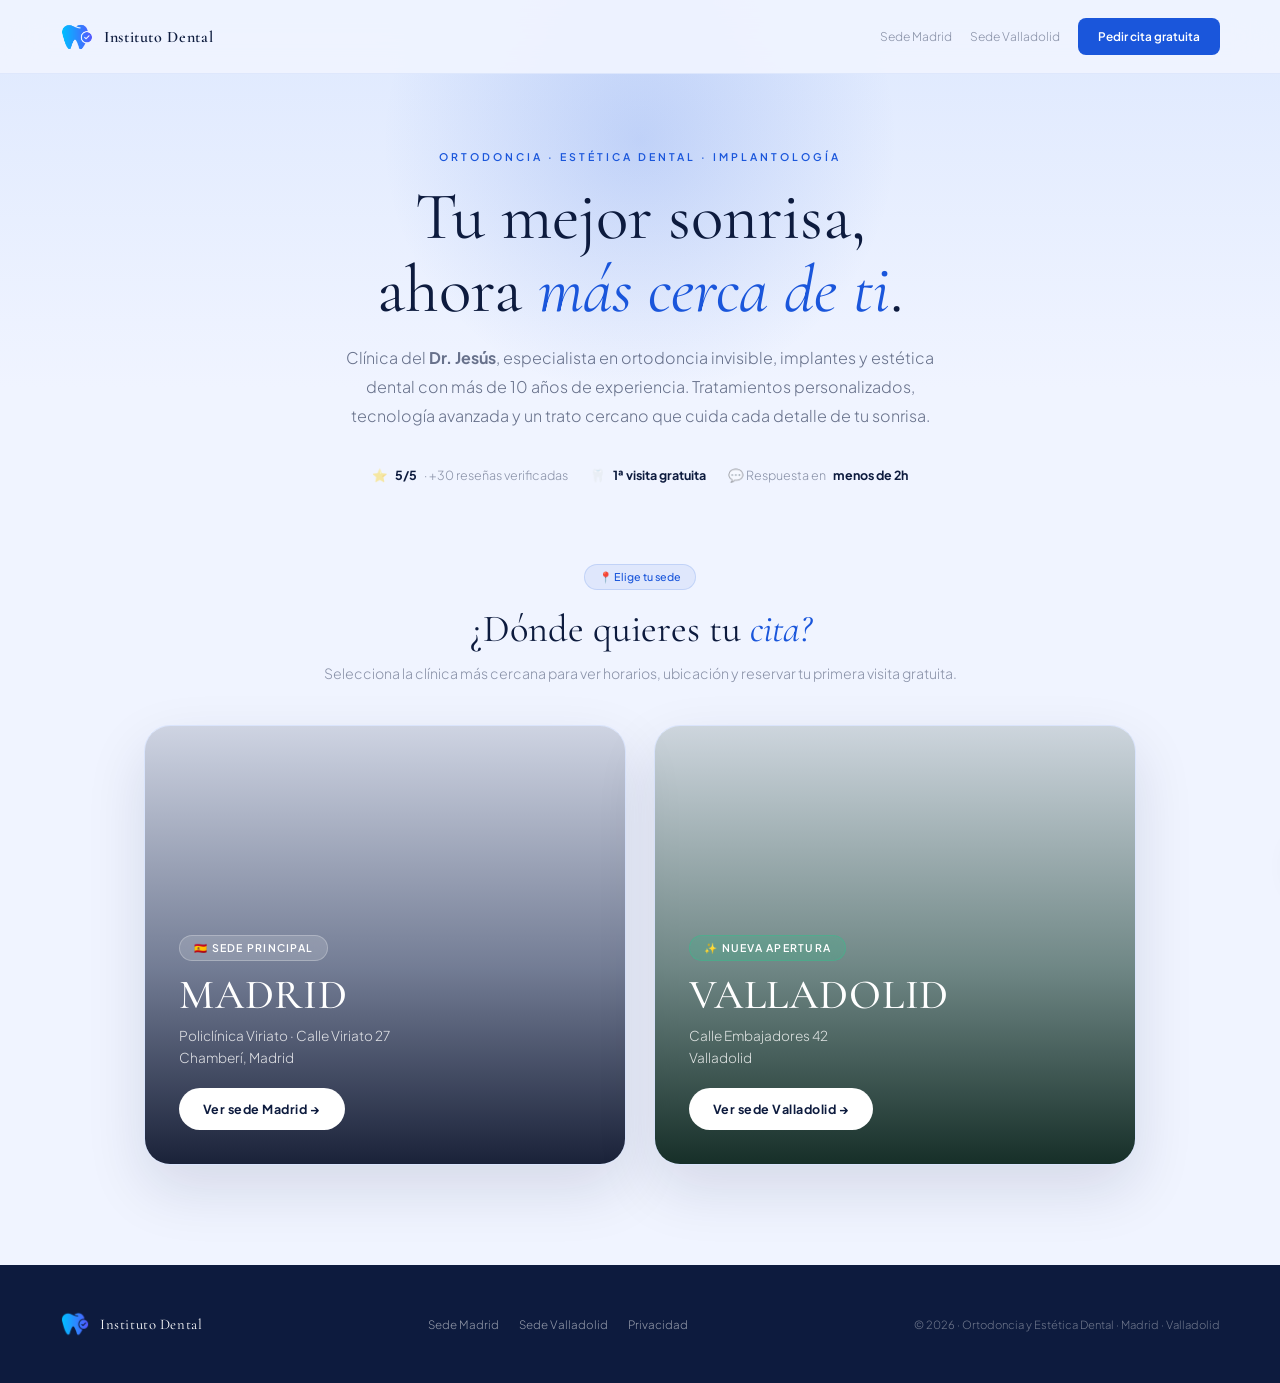
==== commit bccaa9e1: "Añadir Política de Privacidad/Aviso Legal + consentimiento RGPD en formularios - Nueva pagina privac" ====
--- a/index.html
+++ b/index.html
@@ -128,6 +128,7 @@
   <div class="footer-links">
     <a href="madrid/">Sede Madrid</a>
     <a href="valladolid/">Sede Valladolid</a>
+    <a href="privacidad.html">Privacidad</a>
   </div>
   <div class="footer-text">© 2026 · Ortodoncia y Estética Dental · Madrid · Valladolid</div>
 </footer>
--- a/assets/styles.css
+++ b/assets/styles.css
@@ -212,6 +212,9 @@
 .btn-submit:hover { background: var(--blue-light); transform: translateY(-1px); box-shadow: 0 12px 32px rgba(26,86,219,0.38); }
 .btn-submit:disabled { opacity: 0.7; cursor: not-allowed; transform: none; }
 .form-note { font-size: 0.68rem; color: var(--text-muted); margin-top: 14px; text-align: center; line-height: 1.6; }
+.form-consent { display: flex; align-items: flex-start; gap: 10px; margin: 4px 0 14px; font-size: 0.72rem; color: var(--text-muted); line-height: 1.5; cursor: pointer; }
+.form-consent input { margin-top: 2px; width: 16px; height: 16px; accent-color: var(--blue); flex-shrink: 0; cursor: pointer; }
+.form-consent a { color: var(--blue); text-decoration: underline; }
 .form-success { display: none; text-align: center; padding: 40px 20px; }
 .form-success-icon { font-size: 3rem; margin-bottom: 16px; }
 .form-success-title { font-family: 'Cormorant Garamond', serif; font-size: 1.8rem; color: var(--dark); margin-bottom: 10px; }
